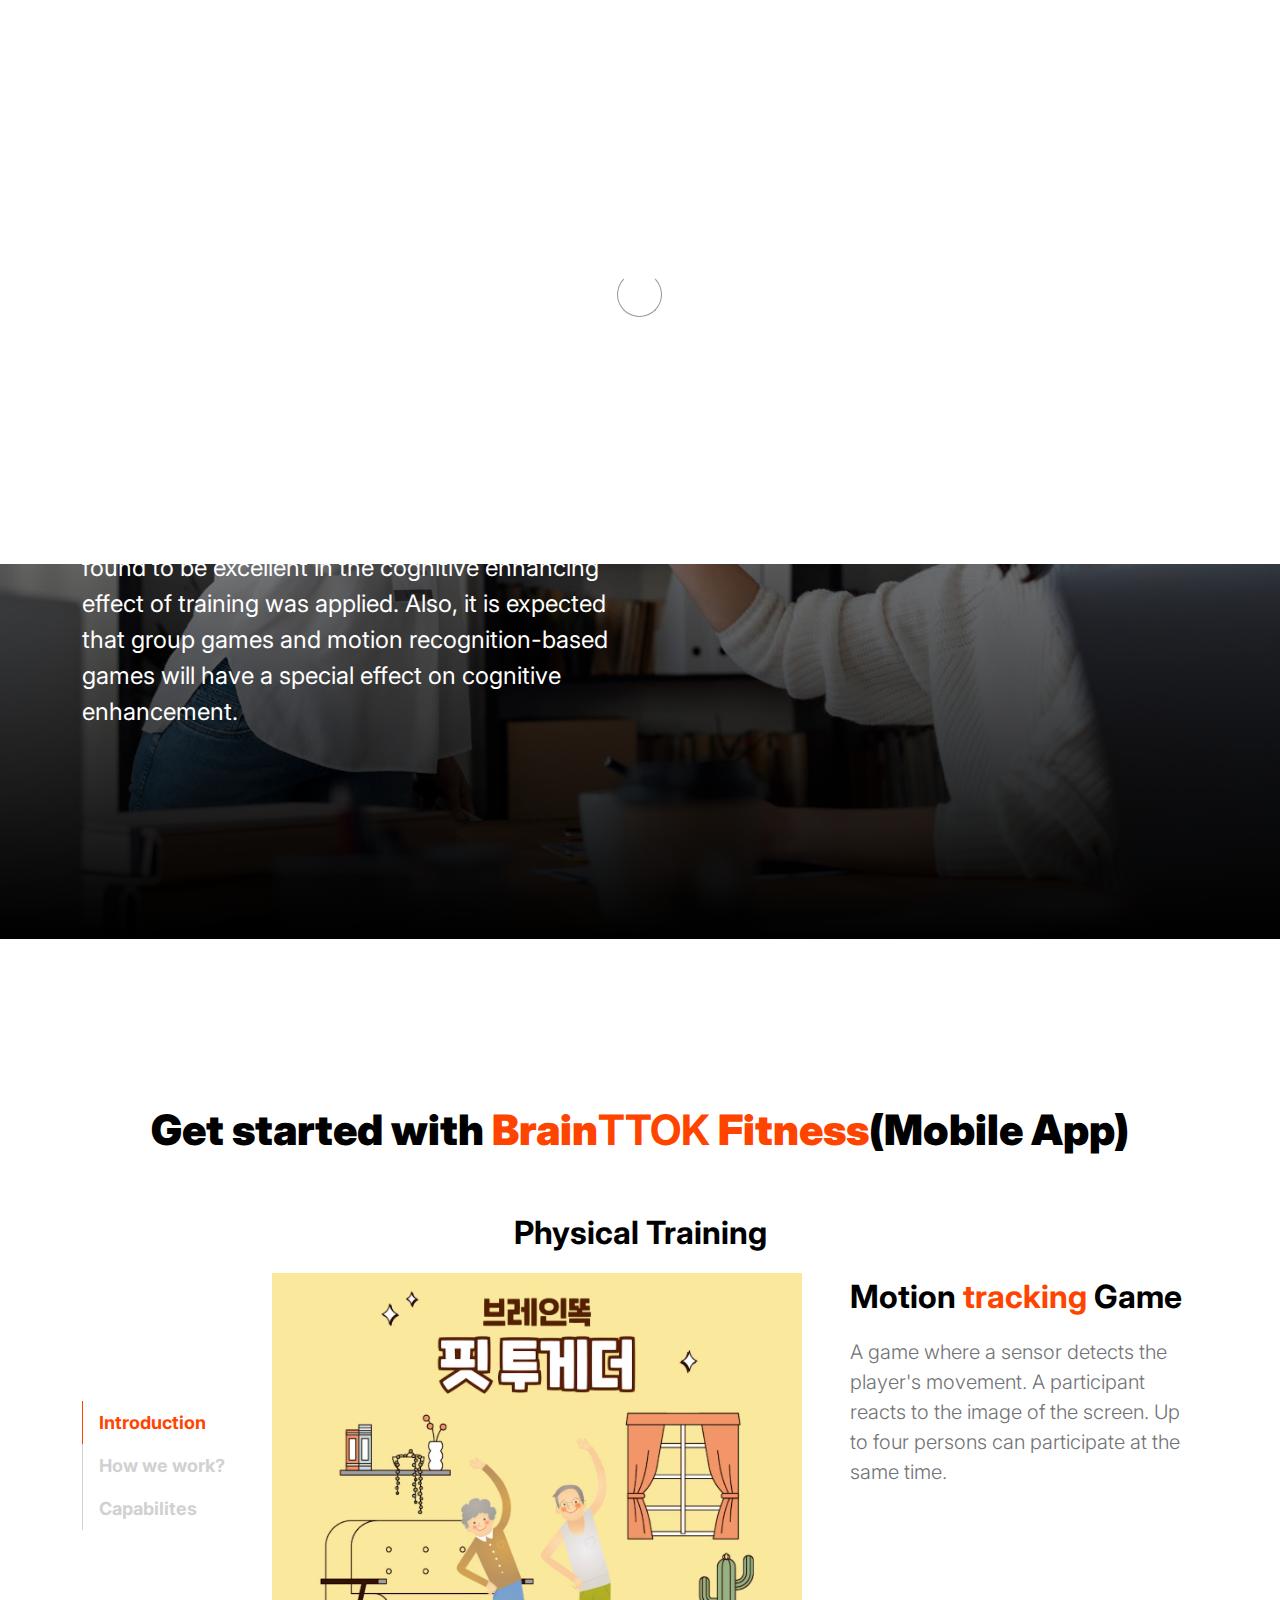
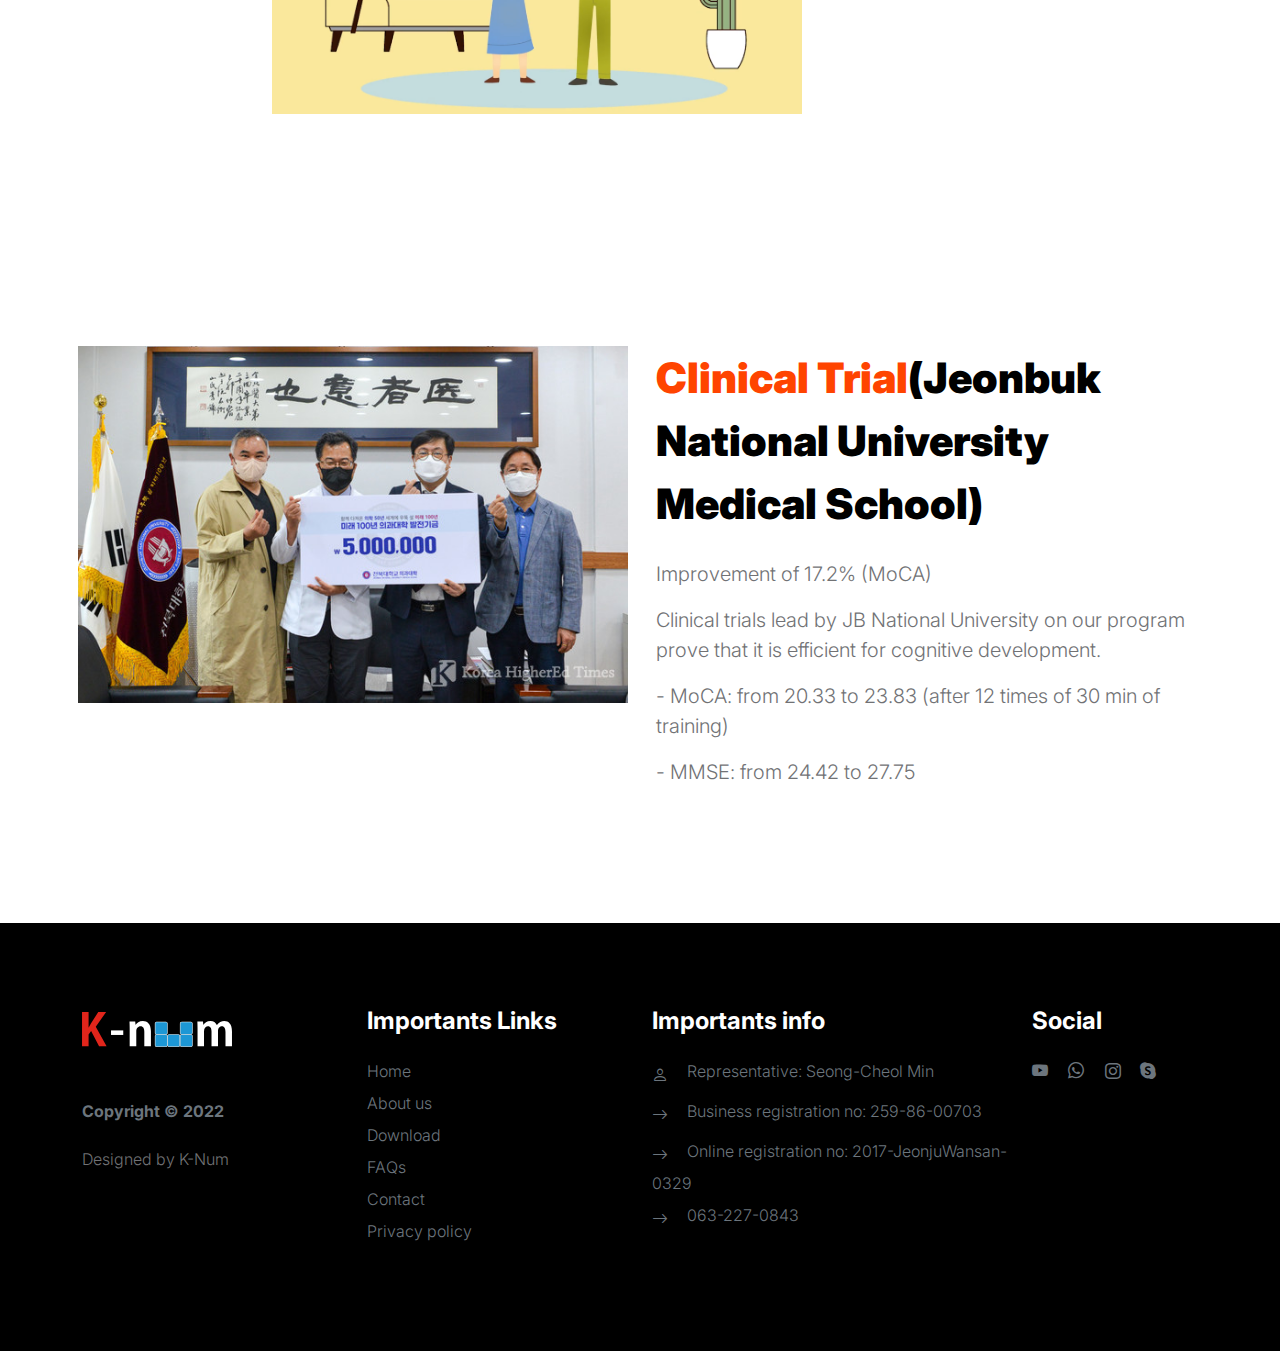
==== index.html @ 87703676 "Added my project" ====
<!doctype html>
<html lang="en">
    <head>
        <meta charset="utf-8">
        <meta name="viewport" content="width=device-width, initial-scale=1">

        <meta name="description" content="">
        <meta name="author" content="">

        <title>Brain TTok</title>

        <!-- CSS FILES -->
        <link rel="preconnect" href="https://fonts.googleapis.com">

        <link rel="preconnect" href="https://fonts.gstatic.com" crossorigin>

        <link href="https://fonts.googleapis.com/css2?family=Inter:wght@100;300;400;700;900&display=swap" rel="stylesheet">

        <link href="css/bootstrap.min.css" rel="stylesheet">
        <link href="css/bootstrap-icons.css" rel="stylesheet">

        <link rel="stylesheet" href="css/slick.css"/>

        <link rel="shortcut icon" href="./images/logo_brainttok_EN.png" type="image/x-icon">

        <link href="css/styles.css" rel="stylesheet">

    </head>
    
    <body>

        <section class="preloader">
            <div class="spinner">
                <span class="sk-inner-circle"></span>
            </div>
        </section>
    
        <main>

            <nav class="navbar navbar-expand-lg">
                <div class="container">
                    <button class="navbar-toggler" type="button" data-bs-toggle="collapse" data-bs-target="#navbarNav" aria-controls="navbarNav" aria-expanded="false" aria-label="Toggle navigation">
                        <span class="navbar-toggler-icon"></span>
                    </button>

                    <a class="navbar-brand" href="index.html">
                        <strong><span>Brain</span> TTok</strong>
                    </a>

                    <div class="mob-lang-btn">
                        <div class="lang-dropdown">
                            <a class="langBtn nav-link button-primary cta">Language</a>
                            <div class="langDropdownContent lang-dropdown-content">
                                <a class="nav-link" href="#"  onclick="translatePage('en')">English</a>
                                <a class="nav-link" href="#"  onclick="translatePage('ru')">Русский</a>
                                <a class="nav-link" href="#"  onclick="translatePage('ko')">한국어</a>
                            </div>
                        </div>
                    </div>

                    <div class="collapse navbar-collapse" id="navbarNav">
                        <ul class="navbar-nav mx-auto">
                            <li class="nav-item">
                                <a class="nav-link active" href="index.html">Home</a>
                            </li>
                            <li class="nav-item">
                                <a class="nav-link" href="download.html">Download</a>
                            </li>
                            <li class="nav-item">
                                <a class="nav-link" href="about.html">About us</a>
                            </li>

                            <li class="nav-item">
                                <a class="nav-link" href="faq.html">FAQs</a>
                            </li>
                            <li class="nav-item">
                                <a class="nav-link" href="contact.html">Contact</a>
                            </li>

                            <a href="sign-in.html" class="bi-person custom-icon me-3 nav-link">Login</a>
                        </ul>

                        <div class="lang-dropdown">
                            <a class="langBtn nav-link button-primary cta">Language</a>
                            <div class="langDropdownContent lang-dropdown-content">
                                <a class="nav-link" href="#"  onclick="translatePage('en')">English</a>
                                <a class="nav-link" href="#"  onclick="translatePage('ru')">Русский</a>
                                <a class="nav-link" href="#"  onclick="translatePage('ko')">한국어</a>
                            </div>
                        </div>
                    </div>
                </div>
            </nav>

            <section class="slick-slideshow">   
                <div class="slick-custom">
                    <img src="images/slideshow/medium-shot-business-women-high-five.jpeg" class="img-fluid" alt="">

                    <div class="slick-bottom">
                        <div class="container">
                            <div class="row">
                                <div class="col-lg-6 col-10">
                                    <h1 class="slick-title">BrainTTOK</h1>

                                    <p class="lead text-white mt-lg-3 mb-lg-5">Braintok has three areas for cognitive training: cognitive ability test, training program, and analytical evaluation. The training program consists of mobile individual games, team games, and motion recognition-based games.</p>

                                    <p class="lead text-white mt-lg-3 mb-lg-5">In the mobile game, the latest technique that was found to be excellent in the cognitive enhancing effect of training was applied. Also, it is expected that group games and motion recognition-based games will have a special effect on cognitive enhancement.</p>
                                </div>
                            </div>
                        </div>
                    </div>
                </div>
            </section>

            <section class="about section-padding">
                <div class="container">
                    <div class="row">

                        <div class="col-12 text-center">
                            <h2 class="mb-5">Get started with <span>Brain<strong>TTOK</strong> Fitness</span>(Mobile App)</h2>
                            <h4 class="">Physical Training</h4>
                        </div>

                        <div class="col-lg-2 col-12 mt-auto mb-auto">
                            <ul class="nav nav-pills mb-5 mx-auto justify-content-center align-items-center" id="pills-tab" role="tablist">
                                <li class="nav-item" role="presentation">
                                    <button class="nav-link active" id="pills-home-tab" data-bs-toggle="pill" data-bs-target="#pills-home" type="button" role="tab" aria-controls="pills-home" aria-selected="true">Introduction</button>
                                </li>

                                <li class="nav-item" role="presentation">
                                    <button class="nav-link" id="pills-youtube-tab" data-bs-toggle="pill" data-bs-target="#pills-youtube" type="button" role="tab" aria-controls="pills-youtube" aria-selected="true">How we work?</button>
                                </li>

                                <li class="nav-item" role="presentation">
                                    <button class="nav-link" id="pills-skill-tab" data-bs-toggle="pill" data-bs-target="#pills-skill" type="button" role="tab" aria-controls="pills-skill" aria-selected="false">Capabilites</button>
                                </li>
                            </ul>
                        </div>

                        <div class="col-lg-10 col-12">
                            <div class="tab-content mt-2" id="pills-tabContent">
                                <div class="tab-pane fade show active" id="pills-home" role="tabpanel" aria-labelledby="pills-home-tab">

                                    <div class="row">
                                        <div class="col-lg-7 col-12">
                                            <img src="images/brainttok-fitogether-intro-video.png" class="img-fluid" alt="">
                                        </div>

                                        <div class="col-lg-5 col-12">
                                            <div class="d-flex flex-column h-100 ms-lg-4 mt-lg-0 mt-5">
                                                <h4 class="mb-3">Motion<span> tracking </span> Game</h4>

                                                <p>A game where a sensor detects the player's movement. A participant reacts to the image of the screen. Up to four persons can participate at the same time.</p>
                                            </div>
                                        </div>
                                    </div>
                                </div>

                                <div class="tab-pane fade" id="pills-youtube" role="tabpanel" aria-labelledby="pills-youtube-tab">

                                    <div class="row">
                                        <div class="col-lg-7 col-12">
                                            <div class="ratio ratio-16x9">
                                                <iframe src="https://www.youtube.com/embed/379To7kNywc?si=kZr1HXI92YgBUABXcontrols=0" title="YouTube video player" frameborder="0" allow="accelerometer; autoplay; clipboard-write; encrypted-media; gyroscope; picture-in-picture" allowfullscreen></iframe>
                                            </div>
                                        </div>

                                        <div class="col-lg-5 col-12">
                                            <div class="d-flex flex-column h-100 ms-lg-4 mt-lg-0 mt-5">
                                                <h4 class="mb-3">Lorem, ipsum dolor.</h4>

                                                <p>Lorem, ipsum dolor sit amet consectetur adipisicing elit. Saepe voluptatum et reprehenderit obcaecati iste in id sapiente repellendus dolore? Ad.</p>

                                            </div>
                                        </div>
                                    </div>
                                </div>

                                <div class="tab-pane fade" id="pills-skill" role="tabpanel" aria-labelledby="pills-skill-tab">
                                    <div class="row">
                                        <div class="col-lg-7 col-12">
                                            <img src="images/brainttok-web-reports.png" class="img-fluid" alt="">
                                        </div>

                                        <div class="col-lg-5 col-12">
                                            <div class="d-flex flex-column h-100 ms-lg-4 mt-lg-0 mt-5">
                                                <h4 class="mb-3">Analysis of Training Results <br><strong>(BrainTTOK Website)</strong></h4>
                                                <p><strong>Analytic tool</strong></p>
                                                <p>You can view the results of the complex program, cognitive abilities, health, social activities, and other dementia prevention activities, as well as reports on the risk of developing dementia. To improve the accuracy of the assessment, relative assessments are conducted by age in all Evaluation section.</p>

                                                <div class="skill-thumb mt-3">

                                                    <strong>Lorem</strong>
                                                        <span class="float-end">90%</span>
                                                            <div class="progress">
                                                                <div class="progress-bar progress-bar-primary" role="progressbar" aria-valuenow="90" aria-valuemin="0" aria-valuemax="100" style="width: 90%;"></div>
                                                            </div>

                                                    <strong>Lorem</strong>
                                                        <span class="float-end">70%</span>
                                                            <div class="progress">
                                                                <div class="progress-bar progress-bar-primary" role="progressbar" aria-valuenow="70" aria-valuemin="0" aria-valuemax="100" style="width: 70%;"></div>
                                                            </div>

                                                    <strong>Online Platform</strong>
                                                        <span class="float-end">80%</span>
                                                            <div class="progress">
                                                                <div class="progress-bar progress-bar-primary" role="progressbar" aria-valuenow="80" aria-valuemin="0" aria-valuemax="100" style="width: 80%;"></div>
                                                            </div>

                                                </div>
                                                
                        
                                            </div>
                                        </div>
                                    </div>
                                </div>

                            </div>
                        </div>

                    </div>
                </div>
            </section>

            <section class="front-product section-padding">
                <div class="container p-2">
                    <div class="row ">

                        <div class="col-lg-6 col-12">
                            <img src="images/4896_6023_852.jpg" class="img-fluid w-100" alt="">
                        </div>

                        <div class="col-lg-6 col-12">
                            <div class="px-1 py-5 py-lg-0">
                                
                                <h2 class="mb-4"><span>Clinical Trial</span>(Jeonbuk National University Medical School)</h2>

                                <p>Improvement of 17.2% (MoCA)</p>
                                <p>Clinical trials lead by JB National University on our program prove that it is efficient for cognitive development.</p>
                                <p>- MoCA: from 20.33 to 23.83 (after 12 times of 30 min of training)</p>
                                <p>- MMSE: from 24.42 to 27.75</p>
                                </a>
                            </div>
                        </div>

                    </div>
                </div>
            </section>

 
        </main>

        <footer class="site-footer">
            <div class="container">
                <div class="row">

                    <div class="col-lg-3  me-auto mb-4">
                        <h4 class="mb-3"><a href="index.html">
                        </a><img class="footer-logo" src="./images/logo_footer.svg" alt="footer-logo"></h4>
                        <p class="copyright-text text-muted mt-lg-5 mb-4 mb-lg-0"> <strong>Copyright © 2022 </strong></p>
                        <br>
                        <p class="copyright-text">Designed by <a href="#" target="_blank">K-Num</a></p>
                    </div>

                    <div class="col-lg-3 col-8 mb-4">
                        <h5 class="text-white mb-3">Importants Links</h5>

                        <ul class="footer-menu d-flex flex-column">
                            <li class="footer-menu-item"><a href="index.html" class="footer-menu-link">Home</a></li>

                            <li class="footer-menu-item"><a href="about.html" class="footer-menu-link">About us</a></li>

                            <li class="footer-menu-item"><a href="./download.html" class="footer-menu-link">Download</a></li>

                            
                            <li class="footer-menu-item"><a href="./faq.html" class="footer-menu-link">FAQs</a></li>
                            
                            <li class="footer-menu-item"><a href="./contact.html" class="footer-menu-link">Contact</a></li>

                            <li class="footer-menu-item"><a href="#" class="footer-menu-link">Privacy policy</a></li>
                        </ul>
                        
                    </div>
                    <div class="col-lg-4 col-8 mb-4">
                        <h5 class="text-white mb-3">Importants info</h5>

                        <ul class="footer-menu d-flex flex-column">
                            <li><a class="footer-menu-link">
                                <i class="social-icon-link bi-person" data-bs-toggle="modal" data-bs-target="#don"></i>
                                Representative: Seong-Cheol Min
                            </a>
                        </li>

                            <li><a class="footer-menu-link">
                                <i class="social-icon-link bi-arrow-right"></i>
                                Business registration no: 259-86-00703
                            </a>
                        </li>

                            <li><a class="footer-menu-link">
                                <i class="social-icon-link bi-arrow-right"></i>
                                Online registration no: 2017-JeonjuWansan-0329
                            </a>
                        </li>

                            <li><a href="tel:0632270843" class="footer-menu-link">
                            <i class="social-icon-link bi-arrow-right"></i>
                                063-227-0843
                            </a>
                            </li>
                        </ul>
                        
                    </div>

                    <div class="col-lg-2 col-8 mb-4">
                        <h5 class="text-white mb-3">Social</h5>

                        <ul class="social-icon">

                            <li><a href="#" class="social-icon-link bi-youtube"></a></li>

                            <li><a href="#" class="social-icon-link bi-whatsapp"></a></li>

                            <li><a href="#" class="social-icon-link bi-instagram"></a></li>

                            <li><a href="#" class="social-icon-link bi-skype"></a></li>
                        </ul>
                    </div>

                </div>
            </div>
        </footer>
        

        <!-- JAVASCRIPT FILES -->
        <div id="google_translate_element" style="display:none;"></div>

        <script type="text/javascript" defer src="//translate.google.com/translate_a/element.js?cb=googleTranslateElementInit"></script>
         <script src="./js/translate.js"></script>
           <script src="./js/jquery.min.js"></script>
           <script src="./js/bootstrap.bundle.min.js"></script>
           <script src="./js/Headroom.js"></script>
           <script src="./js/jQuery.headroom.js"></script>
           <script src="./js/slick.min.js"></script>
           <script src="./js/custom.js"></script>

    </body>
</html>
---- css/styles.css ----
/*---------------------------------------
  CUSTOM PROPERTIES ( VARIABLES )             
-----------------------------------------*/
:root {
  --white-color:                #FFFFFF;
  --primary-color:              #FF4400;
  --section-bg-color:           #f0f8ff;
  --dark-color:                 #000000;
  --grey-color:                 #d0d1d1;
  --p-color:                    #717275;

  --body-font-family:           'Inter', sans-serif;

  --h5-font-size:               24px;
  --p-font-size:                20px;
  --copyright-text-font-size:   16px;
  --custom-link-font-size:      12px;

  --font-weight-thin:           100;
  --font-weight-light:          300;
  --font-weight-normal:         400;
  --font-weight-bold:           700;
  --font-weight-black:          900;
}

body,
html {
  height: 100%;
}

li{
  list-style: none;
}

html {
  scroll-behavior: smooth;
}

@media screen and (prefers-reduced-motion: reduce) {
  html {
    scroll-behavior: auto;
  }
}

body {
    background: var(--white-color);
    font-family: var(--body-font-family);    
    position: relative;
}

/*---------------------------------------
  TYPOGRAPHY               
-----------------------------------------*/

h2,
h3,
h4,
h5,
h6 {
  color: var(--dark-color);
  line-height: inherit;
}

h1,
h2,
h3,
h4,
h5,
h6 {
  font-weight: var(--font-weight-bold);
}

h1,
h2 {
  font-weight: var(--font-weight-black);
}

h1 {
  font-size: 64px;
  line-height: normal;
}

h2 {
  font-size: 42px;
}

h3 {
  font-size: 36px;
}

h4 {
  font-size: 32px;
}

h5 {
  font-size: 24px;
}

h6 {
  font-size: 20px;
}

p {
  color: var(--p-color);
  font-size: var(--p-font-size);
  font-weight: var(--font-weight-light);
}

a, 
button {
  touch-action: manipulation;
  transition: all 0.3s;
}

a {
  color: var(--p-color);
  text-decoration: none;
}

a:hover {
  color: var(--primary-color);
}

.text-primary {
  color: var(--primary-color) !important;
}

::selection {
  background: var(--primary-color);
  color: var(--white-color);
}

/*---------------------------------------
  CUSTOM LINK               
-----------------------------------------*/
.custom-link {
  color: var(--p-color);
  font-size: var(--custom-link-font-size);
  font-weight: var(--font-weight-bold);
  text-transform: uppercase;
  position: relative;
}

.custom-link i {
  position: absolute;
  opacity: 0;
  bottom: 0;
  left: 100%;
  transition: all 0.3s;
  line-height: normal;
}

.custom-link:hover i {
  opacity: 1;
  left: 101%;
}

.lead {
  font-size: 1.5rem;
  font-weight: var(--font-weight-normal);
}

b,
strong {
  font-weight: var(--font-weight-bold);
}

/*---------------------------------------
  PRE LOADER               
-----------------------------------------*/
.preloader {
  position: fixed;
  top: 0;
  left: 0;
  width: 100%;
  height: 100%;
  z-index: 99999;
  display: flex;
  flex-flow: row nowrap;
  justify-content: center;
  align-items: center;
  background: none repeat scroll 0 0 var(--white-color);
}

.spinner {
  border: 1px solid transparent;
  border-radius: 5px;
  position: relative;
}

.spinner::before {
  content: '';
  box-sizing: border-box;
  position: absolute;
  top: 50%;
  left: 50%;
  width: 45px;
  height: 45px;
  margin-top: -10px;
  margin-left: -23px;
  border-radius: 50%;
  border: 1px solid #959595;
  border-top-color: var(--white-color);
  animation: spinner .9s linear infinite;
}

@keyframes spinner {
  to {transform: rotate(360deg);}
}

/*---------------------------------------
  CUSTOM BUTTON & ICON              
-----------------------------------------*/
.custom-btn {
  background: var(--dark-color);
  border-radius: 50px;
  color: var(--white-color);
  font-size: var(--copyright-text-font-size);
  text-transform: uppercase;
  padding: 16.50px 20px;
}

.social-btn {
  background: transparent;
  border: 1px solid var(--grey-color);
  color: var(--dark-color);
  text-transform: none;
}

.social-btn:hover {
  border-color: transparent;
}

.cart-form-select {
  border-radius: 0;
  padding-top: 15px;
  padding-bottom: 15px;
}

.cart-btn {
  border-radius: 0;
  width: 100%;
  font-size: var(--product-link-font-size);
}

.custom-btn:hover,
.slick-slideshow .custom-btn:hover {
  background: var(--primary-color);
  color: var(--white-color);
}

.custom-icon {
  color: var(--p-color);
  font-size: 24px;
}

.custom-icon {
  display: inline-block;
  vertical-align: middle;
}

.bi-bag.custom-icon {
  font-size: 17px;
}

.featured-icon {
  color: var(--grey-color);
  font-size: 52px;
}

/*---------------------------------------
  DIV SEPARATOR               
-----------------------------------------*/
.div-separator {
  position: relative;
}

.div-separator::before {
  content: "";
  height: 1px;
  background: var(--grey-color);
  display: block;
  width: 100%;
}

.div-separator span {
  position: absolute;
  top: 50%;
  margin-left: -22.5px;
  left: 50%;
  text-align: center;
  background: var(--white-color);
  margin-top: -11px;
  color: var(--dark-color);
  font-weight: var(--font-weight-bold);
  font-size: 14px;
  width: 35px;
  text-transform: uppercase;
}

/*---------------------------------------
  FULL IMAGE               
-----------------------------------------*/
.lang-dropdown {
  position: relative;
  display: inline-block !important;
}
.langDropdownContent ,
.lang-dropdown-content {
  display: none;
  position: absolute;
  background-color: #FFFFFF;
  z-index: 999999;
  left: -10px;
  width: 100% !important;
  min-width: 120px !important;
  padding:5px;
}
.langBtn{
cursor: pointer;
}
.lang-dropdown-content a {
  color: #7C7C7C;
  padding: 5px !important;
  text-decoration: none;
  text-align: center;
  margin: 10px;
}

.lang-dropdown-content a:hover {
  background-color: #f1f1f1;
}

.lang-dropdown-content.show {
  display: block  !important;
}

/* CSS to hide the "Powered by Google" logo and text */
.goog-logo-link {
  display: none !important;
}

.goog-te-gadget {
  color: transparent !important;
}

.goog-te-gadget .goog-te-combo {
  color: black !important;
}

.VIpgJd-ZVi9od-ORHb-OEVmcd {
  display: none;
}

.VIpgJd-ZVi9od-l4eHX-hSRGPd {
  display: none !important;
}
#goog-gt-tt {
display: none !important;
}

body {
  top: 0 !important;
}

/* Show the dropdown menu on hover */
.dropdown:hover .dropdown-content {
display: block;
} */
.full-image-img {
  display: block;
  position: absolute;
  z-index: -1;
  right: 0;
  width: 100%;
  bottom: -120px;
  min-width: 650px;
}

@media (min-width: 1600px) {
  .full-image-img {
    bottom: -200px;
  }
}

/*---------------------------------------
  NAVIGATION               
-----------------------------------------*/
.navbar {
  background: var(--white-color);
  position: fixed;
  top: 0;
  right: 0;
  left: 0;
  padding: 25px 0;
  z-index: 2;
  will-change: transform;
  transition: transform 300ms linear;
}

.navbar span, h2 span, h4 span {
	color: var(--primary-color);
}

.navbar.headroom--not-top {
  padding: 20px 0;
}

.headroom--pinned {
  transform: translate(0, 0);
}

.headroom--unpinned {
  transform: translate(0, -150%);
}

.navbar-brand {
  color: var(--dark-color);
  font-size: 24px;
  font-weight: var(--font-weight-light);
  margin: 0;
  padding: 0;
}

.navbar-expand-lg .navbar-nav .nav-link {
  display: inline-block;
  padding: 0;
  margin-right: 1.5rem;
  margin-left: 1.5rem;
}

.nav-link {
  color: var(--p-color);
  font-size: 16px;
  position: relative;
}

.navbar .nav-link::after {
  position: absolute;
  top: 100%;
  left: 0;
  width: 100%;
  height: 2px;
  background: var(--grey-color);
  content: '';
  opacity: 0;
  -webkit-transition: opacity 0.3s, -webkit-transform 0.3s;
  -moz-transition: opacity 0.3s, -moz-transform 0.3s;
  transition: opacity 0.3s, transform 0.3s;
  -webkit-transform: translateY(10px);
  -moz-transform: translateY(10px);
  transform: translateY(10px);
}

.navbar .nav-link.active::after, 
.navbar .nav-link:hover::after {
  opacity: 1;
  -webkit-transform: translateY(0px);
  -moz-transform: translateY(0px);
  transform: translateY(0px);
}

.navbar .nav-link.active,
.navbar .nav-link:hover {
  color: var(--primary-color);
}

.nav-link:focus, 
.nav-link:hover {
  color: var(--p-color);
}

.navbar-toggler {
  border: 0;
  padding: 0;
  cursor: pointer;
  margin: 0;
  width: 30px;
  height: 35px;
  outline: none;
}

.navbar-toggler:focus {
  outline: none;
  box-shadow: none;
}

.navbar-toggler[aria-expanded="true"] .navbar-toggler-icon {
  background: transparent;
}

.navbar-toggler[aria-expanded="true"] .navbar-toggler-icon:before,
.navbar-toggler[aria-expanded="true"] .navbar-toggler-icon:after {
  transition: top 300ms 50ms ease, -webkit-transform 300ms 350ms ease;
  transition: top 300ms 50ms ease, transform 300ms 350ms ease;
  transition: top 300ms 50ms ease, transform 300ms 350ms ease, -webkit-transform 300ms 350ms ease;
  top: 0;
}

.navbar-toggler[aria-expanded="true"] .navbar-toggler-icon:before {
  transform: rotate(45deg);
}

.navbar-toggler[aria-expanded="true"] .navbar-toggler-icon:after {
  transform: rotate(-45deg);
}

.navbar-toggler .navbar-toggler-icon {
  background: var(--dark-color);
  transition: background 10ms 300ms ease;
  display: block;
  width: 30px;
  height: 2px;
  position: relative;
}

.navbar-toggler .navbar-toggler-icon::before,
.navbar-toggler .navbar-toggler-icon::after {
  transition: top 300ms 350ms ease, -webkit-transform 300ms 50ms ease;
  transition: top 300ms 350ms ease, transform 300ms 50ms ease;
  transition: top 300ms 350ms ease, transform 300ms 50ms ease, -webkit-transform 300ms 50ms ease;
  position: absolute;
  right: 0;
  left: 0;
  background: var(--dark-color);
  width: 30px;
  height: 2px;
  content: '';
}

.navbar-toggler .navbar-toggler-icon:before {
  top: -8px;
}

.navbar-toggler .navbar-toggler-icon:after {
  top: 8px;
}

/*---------------------------------------
  SITE HEADER              
-----------------------------------------*/
.site-header {
  background-color: var(--section-bg-color);
  position: relative;
  overflow: hidden;
  margin-top: 86px;
}

.site-header.section-padding {
  padding-top: 7rem;
  padding-bottom: 7rem;
}

.site-header.section-padding-img {
  padding-top: 10rem;
  padding-bottom: 10rem;
}

.header-image {
  position: absolute;
  top: 0;
  right: 0;
  width: 50%;
  height: 100%;
  object-fit: cover;
}

/*---------------------------------------
  SLICK SLIDESHOW               
-----------------------------------------*/
@media (min-width: 992px) {
  .slick-slideshow {
    height: 100vh;
  }
}

.slick-slideshow {
  margin-top: 86px;
}

.slick-title {
  color: var(--white-color);
}

.slick-custom {
  position: relative;
}

.slick-custom img {
  width: 100%;
  object-fit: cover;
}

.slick-bottom {
  background: linear-gradient(to top, var(--dark-color), transparent 90%);
  position: absolute;
  z-index: 2;
  bottom: 0;
  right: 0;
  left: 0;
  width: 100%;
  height: 100%;
}

.slick-bottom .container {
  position: absolute;
  top: 40%;
  left: 50%;
  transform: translate(-50%, -40%);
}

.slick-overlay {
  background: linear-gradient(to top, #000, transparent 120%);
  position: absolute;
  top: 0;
  right: 0;
  bottom: 0;
  left: 0;
}

.slick-slideshow .custom-btn {
  font-weight: var(--font-weight-bold);
  display: inline-block;
  padding-right: 32px;
  padding-left: 32px;
}

@media (min-width: 576px) {
  .slick-slideshow .slick-dots {
    max-width: 540px;
  }
}

@media (min-width: 768px) {
  .slick-slideshow .slick-dots {
    max-width: 720px;
  }
}

@media (min-width: 992px) {
  .slick-slideshow .slick-dots {
    max-width: 960px;
  }
}

@media (min-width: 1200px) {
  .slick-slideshow .slick-dots {
    max-width: 1140px;
  }
}

@media (min-width: 1400px) {
  .slick-slideshow .slick-dots {
    max-width: 1320px;
  }
}

.slick-slideshow .slick-dots {
  position: absolute;
  z-index: 2;
  top: 50%;
  left: 0;
  right: 0;
  transform: translate(0, -50%);
  margin: 0 auto;
  padding: 0;
}

.slick-slideshow .slick-dots li {
  background: transparent;
  border: 5px solid rgba(255, 255, 255, 0.35);
  border-radius: 100%;
  display: block;
  width: 30px;
  height: 30px;
  margin: 10px;
  padding: 5px;
  margin-left: auto;
  cursor: pointer;
}

.slick-slideshow .slick-dots button {
  background: transparent;
  border: none;
  color: transparent;
  display: block;
  width: 100%;
  height: 0;
  margin: 0;
  padding: 0;
  outline: none;
  height: 0;
}

.slick-slideshow .slick-dots li:hover,
.slick-slideshow .slick-dots .slick-active {
  background: var(--white-color);
}

/*---------------------------------------
  CUSTOM CIRCLE IMAGES               
-----------------------------------------*/

.custom-circle-image {
  border-radius: 100px;
  width: 55px;
  height: 55px;
}

.custom-circle-image.team-image {
  width: 85px;
  height: 85px;
}

/*---------------------------------------
  TESTIMONIAL               
-----------------------------------------*/
.slick-testimonial .slick-list,
.slick-testimonial .slick-track {
  height: 100%;
}

.slick-testimonial {
  margin: auto;
}

.slick-testimonial-caption {
  quotes: '❝' '❞';
  position: relative;
  padding: 5rem 7rem;
}

.slick-testimonial-caption::before {
  content: open-quote;
  display: inline-block;
  color: var(--primary-color);
  font-family: auto;
  font-size: 100px;
  height: 0;
  position: absolute;
  top: 0;
  left: 0;
}

.slick-testimonial .slick-dots {
  text-align: center;
}

.slick-testimonial .slick-dots li {
  background: var(--grey-color);
  display: inline-block;
  vertical-align: top;
  width: 16%;
  height: 1px;
}

.slick-testimonial .slick-dots button {
  background: transparent;
  border: none;
  color: transparent;
  display: block;
  width: 100%;
  height: 0;
  margin: 0;
  padding: 0;
}

.slick-testimonial .slick-dots li:hover,
.slick-testimonial .slick-dots .slick-active {
  background: var(--dark-color);
}

/*---------------------------------------
  SECTION               
-----------------------------------------*/
section {
  content-visibility: auto;
  contain-intrinsic-size: 700px;
}

.section-padding {
  padding-top: 7rem;
  padding-bottom: 7rem;
}

.featured {
  background: var(--section-bg-color);
}

/*---------------------------------------
  ABOUT               
-----------------------------------------*/
.about .nav-pills .nav-item {
  width: 100%;
}

.about .nav-pills .nav-link {
  color: var(--grey-color);
  font-size: 18px;
  font-weight: var(--font-weight-bold);
  border-left: 1px solid var(--grey-color);
  border-radius: 0;
  padding-right: 0;
}

.about .nav-pills .nav-link:hover,
.about .nav-pills .nav-link.active, 
.about .nav-pills .show>.nav-link {
  background: transparent;
  border-left-color: var(--primary-color);
  color: var(--primary-color);
}

/*---------------------------------------
  FAQ ACCORDION               
-----------------------------------------*/
.accordion-item {
  background-color: transparent;
  border-top: 0;
  border-right: 0;
  border-left: 0;
}

.accordion-button {
  background-color: transparent;
  box-shadow: none;
}

.accordion-button:not(.collapsed) {
  background: transparent;
  box-shadow: none;
}

button:focus:not(:focus-visible) {
  border-color: transparent;
  box-shadow: none;
}

.accordion-body {
  border-top: 1px solid rgba(0,0,0,.125);
}

.accordion-button {
  font-size: 1.5rem;
  font-weight: var(--font-weight-normal);
  padding-top: 1.5rem;
  padding-right: 0;
  padding-bottom: 1.5rem;
  padding-left: 0;
}

.accordion-body {
  padding: 2rem 0;
}

/*---------------------------------------
  TEAM MEMBERS               
-----------------------------------------*/
.team {
  /* background: var(--grey-color); */
  background: #F0F8FF !important;
}

.team-thumb {
  background: var(--white-color);
  position: relative;
  border-radius: .25rem;
  padding: 42px 32px;
}

.team-info {
  width: 100%;
}

.custom-modal-btn {
  background: var(--grey-color);
  color: var(--white-color);
  position: absolute;
  top: 0;
  right: 0;
  bottom: 0;
  margin: auto 32px;
  width: 42px;
  height: 42px;
}

.modal-body {
  padding: 4rem;
}

.modal-header {
  padding-top: 7rem;
  padding-bottom: 5rem;
}

.modal-header .btn-close {
  position: absolute;
  top: 0;
  right: 0;
  font-size: 24px;
  margin: 32px;
}

#cart-modal .modal-header .btn-close {
  z-index: 2;
  margin: 22px;
}

#cart-modal .modal-header {
  border-bottom: 0;
  padding: 0;
}

#cart-modal .modal-footer {
  padding: 2rem 4rem;
}

/*---------------------------------------
  SKILL - PROGRESS BAR               
-----------------------------------------*/
.skill-thumb strong {
  display: inline-block;
  margin-bottom: 6px;
}

.skill-thumb span {
  color: var(--dark-color);
  font-size: 24px;
  font-weight: var(--font-weight-bold);
}

.skill-thumb .progress {
  background: var(--white-color);
  box-shadow: none;
  border-radius: 100px;
  height: 1px;
  margin-bottom: 16px;
}

.skill-thumb .progress .progress-bar-primary {
  background: var(--grey-color);
}

/*---------------------------------------
  SITE FOOTER               
-----------------------------------------*/
.site-footer {
  background: var(--dark-color);
  padding-top: 5rem;
  padding-bottom: 5rem;
}

.footer-logo{
  width: 100%;
  max-width: 150px;
  fill: #f0f8ff;
}

.footer-menu {
  margin: 0;
  padding: 0;
}

.footer-menu-item {
  display: block;
  width: 50%;
}

.footer-menu-link {
  color: #6c757d;
  font-weight: var(--font-weight-light);
  display: inline-block;
  vertical-align: top;
  margin-top: 4px;
  margin-bottom: 4px;
}

.site-footer .social-icon-link {
  margin-top: 4px;
}

.site-footer .social-icon-link:hover,
.footer-menu-link:hover {
  color: var(--white-color);
}

.copyright-text {
  font-size: var(--copyright-text-font-size);
}

/*---------------------------------------
  SOCIAL ICON               
-----------------------------------------*/
.social-icon {
  margin: 0;
  padding: 0;
}

.social-icon li {
  list-style: none;
  display: inline-block;
  vertical-align: top;
}

.social-icon-link {
  color: #6c757d;
  font-size: 1rem;
  display: inline-block;
  vertical-align: top;
  margin-bottom: 4px;
  margin-right: 15px;
}

.social-icon-link:hover {
  color: var(--primary-color);
}

.field {
  margin-bottom: 20px;
  text-align: center;
}
.buttons {
  margin-top: 10px;
}
.download-btn {
  padding: 10px 15px;
  margin: 10px;
  border: none;
  background-color: #4CAF50;
  color: white;
  cursor: pointer;
  transition: background-color 0.3s ease;
}
.download-btn:hover {
  background-color: #45a049;
}
.disabled{
  cursor: not-allowed !important;
  background-color: #4caf4faf;
}
/*---------------------------------------
  RESPONSIVE STYLES               
-----------------------------------------*/
@media screen and (max-width: 1200px) {
  h1 {
    font-size: 62px;
  }
}

@media screen and (max-width: 991px) {
  h1 {
    font-size: 42px;
    margin-bottom: 0;
  }

  h2 {
    font-size: 36px;
  }

  h3 {
    font-size: 32px;
  }

  h4 {
    font-size: 28px;
  }

  h5 {
    font-size: 24px;
  }

  h6 {
    font-size: 20px;
  }

  .lead {
    font-size: 16px;
  }

  .navbar-expand-lg .navbar-nav .nav-link {
    margin-top: 1rem;
  }

  .site-header {
    background-position: bottom;
  }

  #cart-modal .modal-header .btn-close {
    margin: 22px 14px;
  }

  .custom-btn {
    font-size: 14px;
    padding: 13.5px 20px;
  }

  .slick-slideshow .custom-btn {
    padding-right: 27px;
    padding-left: 27px;
  }

  .social-login,
  .div-separator {
    width: 75% !important;
  }

  #cart-modal .modal-footer .row {
    width: 100% !important;
  }

  .site-header.section-padding,
  .section-padding {
    padding-top: 4rem;
    padding-bottom: 4rem;
  }

  .site-header-image.section-padding {
    padding-bottom: 0;
  }

  .header-info {
    padding-top: 50px;
    padding-bottom: 100px;
  }

  .header-image {
    position: relative;
    top: auto;
    bottom: 0;
    left: 0;
    width: auto;
    height: auto;
  }

  .slick-testimonial-caption {
    padding: 6rem 3rem 4rem 3rem;
  }

  .slick-slideshow .slick-dots li {
    width: 25px;
    height: 25px;
  }

  .modal-header {
    padding-top: 6rem;
    padding-bottom: 2rem;
  }

  .modal-body {
    padding: 2rem;
  }

  #cart-modal .modal-footer {
    padding-right: 0;
    padding-left: 0;
  }

  #cart-modal .modal-body {
    padding: 4rem 2rem 2rem 2rem;
  }

  .full-image-img {
    bottom: 0;
  }
  .slick-custom img{
    height: 50vh;
  }
  .lang-dropdown-content.show {
    display: block;
  }
  
}

@media (min-width: 991px) {
  .lang-dropdown,.mob-lang-btn{
    display: none ;
  }
}
@media (max-width: 1000px) {
  .lang-dropdown{
    display: block !important;
  }
}


@media screen and (max-width: 517px) {
  h1 {
    font-size: 36px;

  }
}
@media screen and (max-width: 450px) {
  .lang-dropdown-content a{
    font-size: 14px !important;
    margin: 0;
  }

}
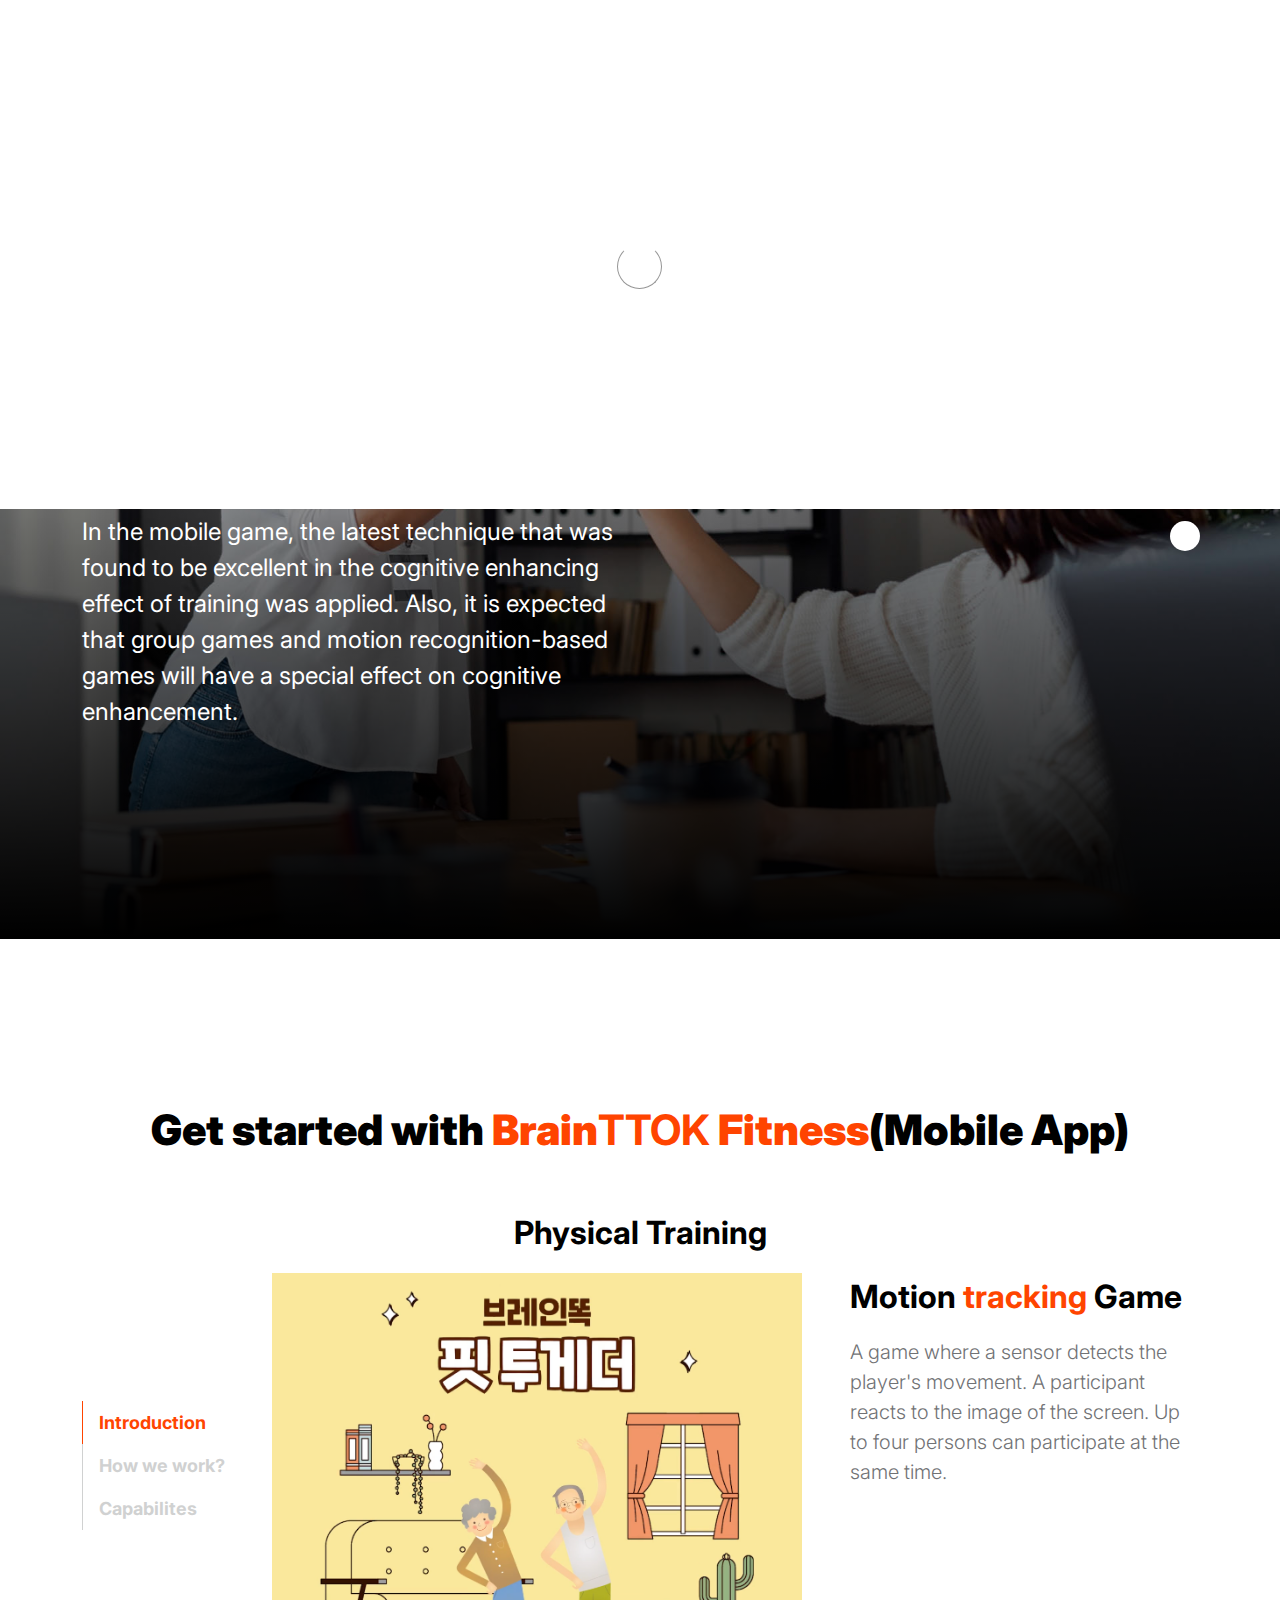
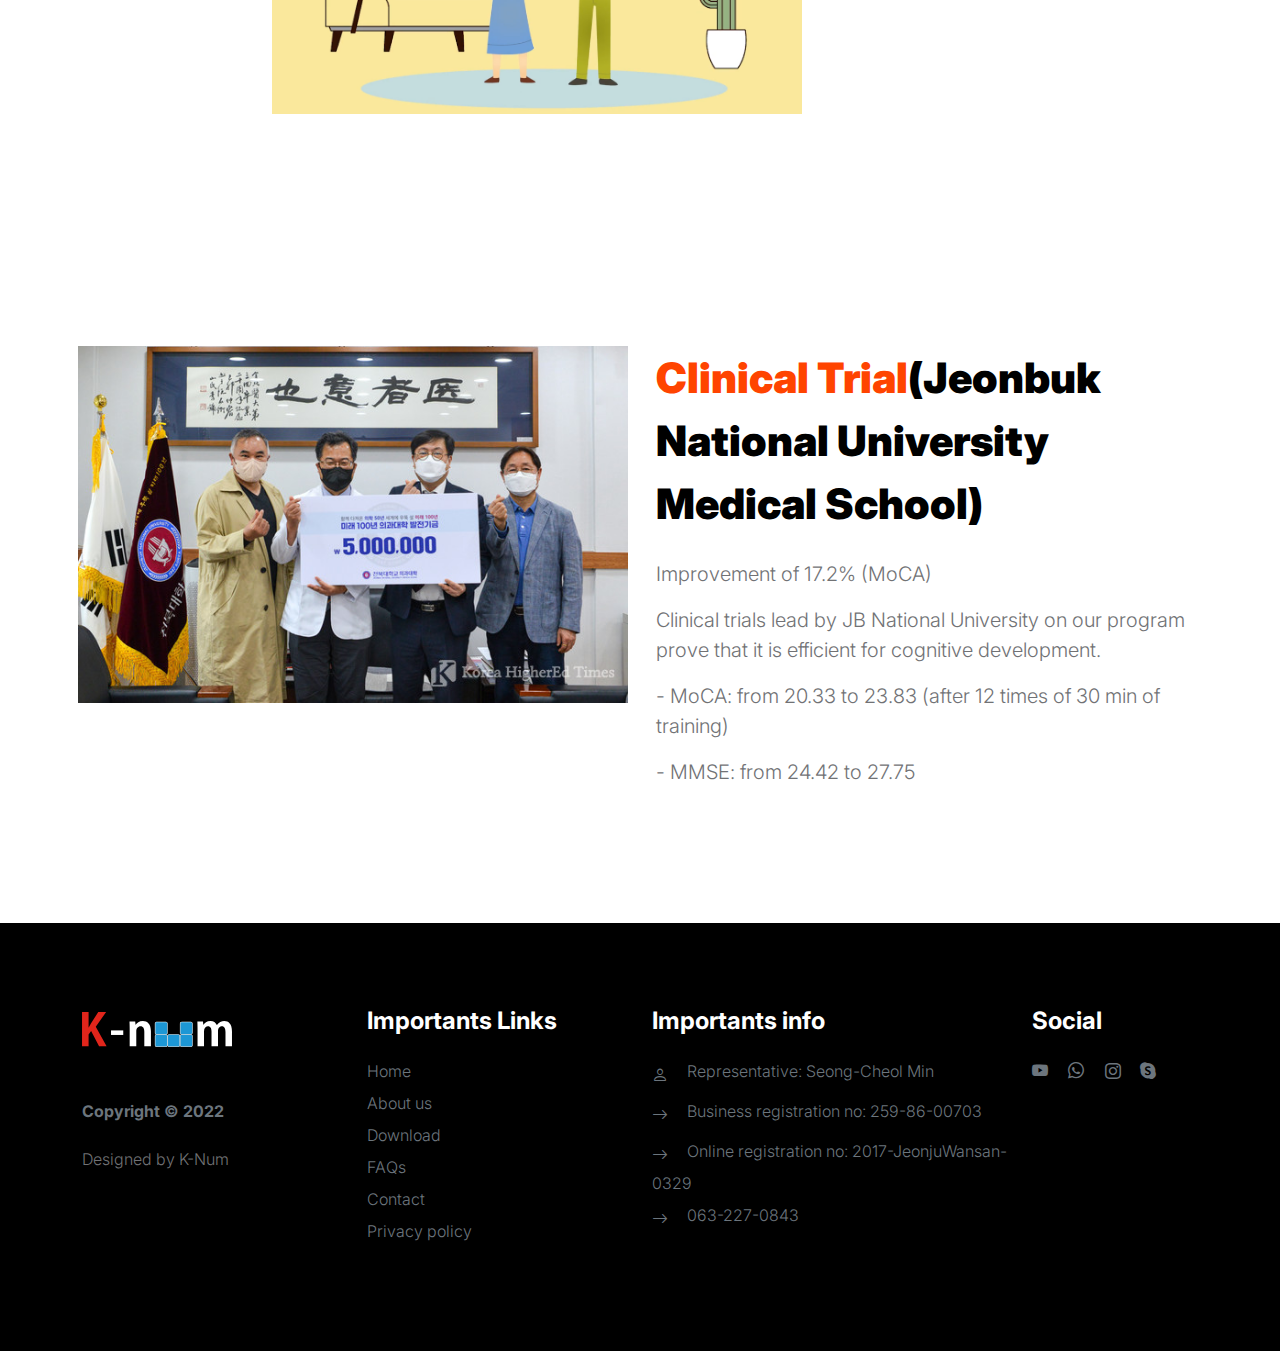
==== commit e4a3848e: "fix lang btn issues" ====
--- a/index.html
+++ b/index.html
@@ -80,7 +80,7 @@
                             <a href="sign-in.html" class="bi-person custom-icon me-3 nav-link">Login</a>
                         </ul>
 
-                        <div class="lang-dropdown">
+                        <div class="lang-dropdown lang-dektop-btn">
                             <a class="langBtn nav-link button-primary cta">Language</a>
                             <div class="langDropdownContent lang-dropdown-content">
                                 <a class="nav-link" href="#"  onclick="translatePage('en')">English</a>
--- a/css/styles.css
+++ b/css/styles.css
@@ -1169,19 +1169,14 @@
   .lang-dropdown-content.show {
     display: block;
   }
+
+  .lang-dropdown.lang-dektop-btn{
+    display: none !important;
+  }
   
 }
 
-@media (min-width: 991px) {
-  .lang-dropdown,.mob-lang-btn{
-    display: none ;
-  }
-}
-@media (max-width: 1000px) {
-  .lang-dropdown{
-    display: block !important;
-  }
-}
+
 
 
 @media screen and (max-width: 517px) {
